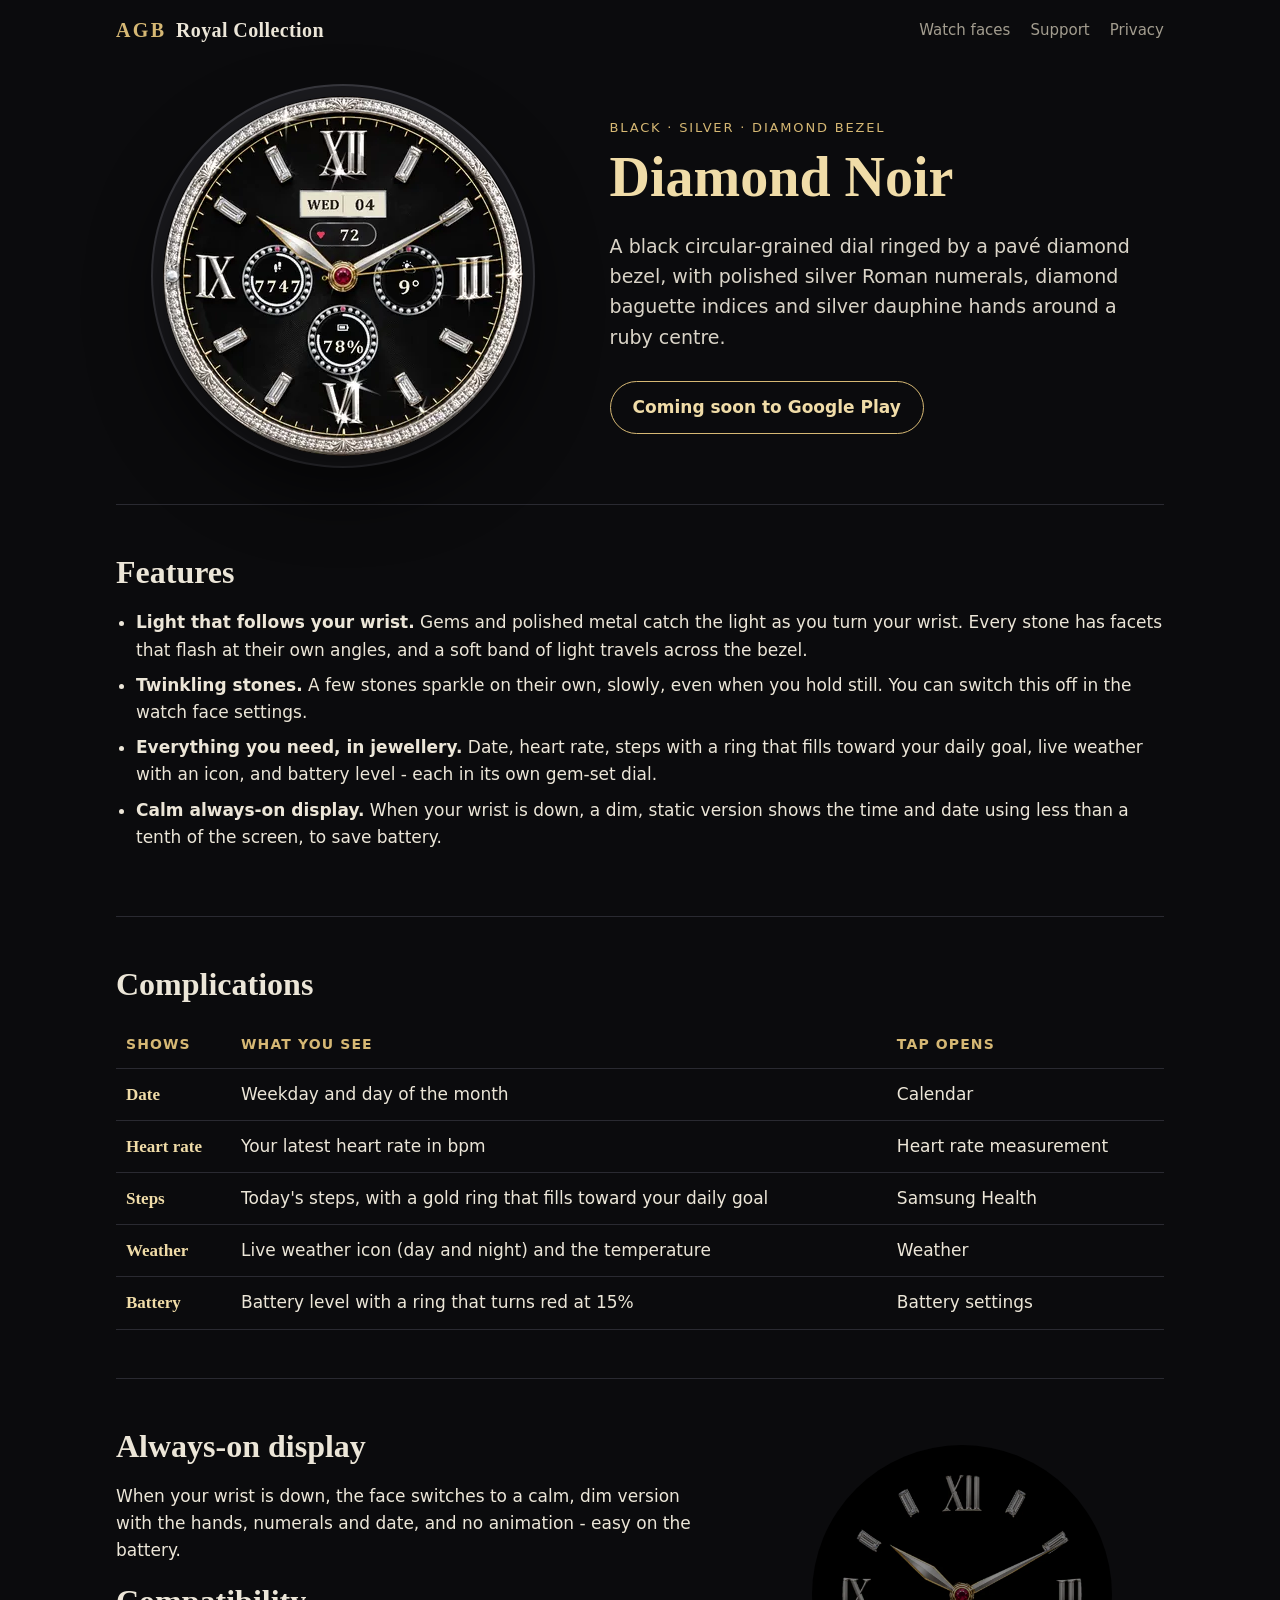
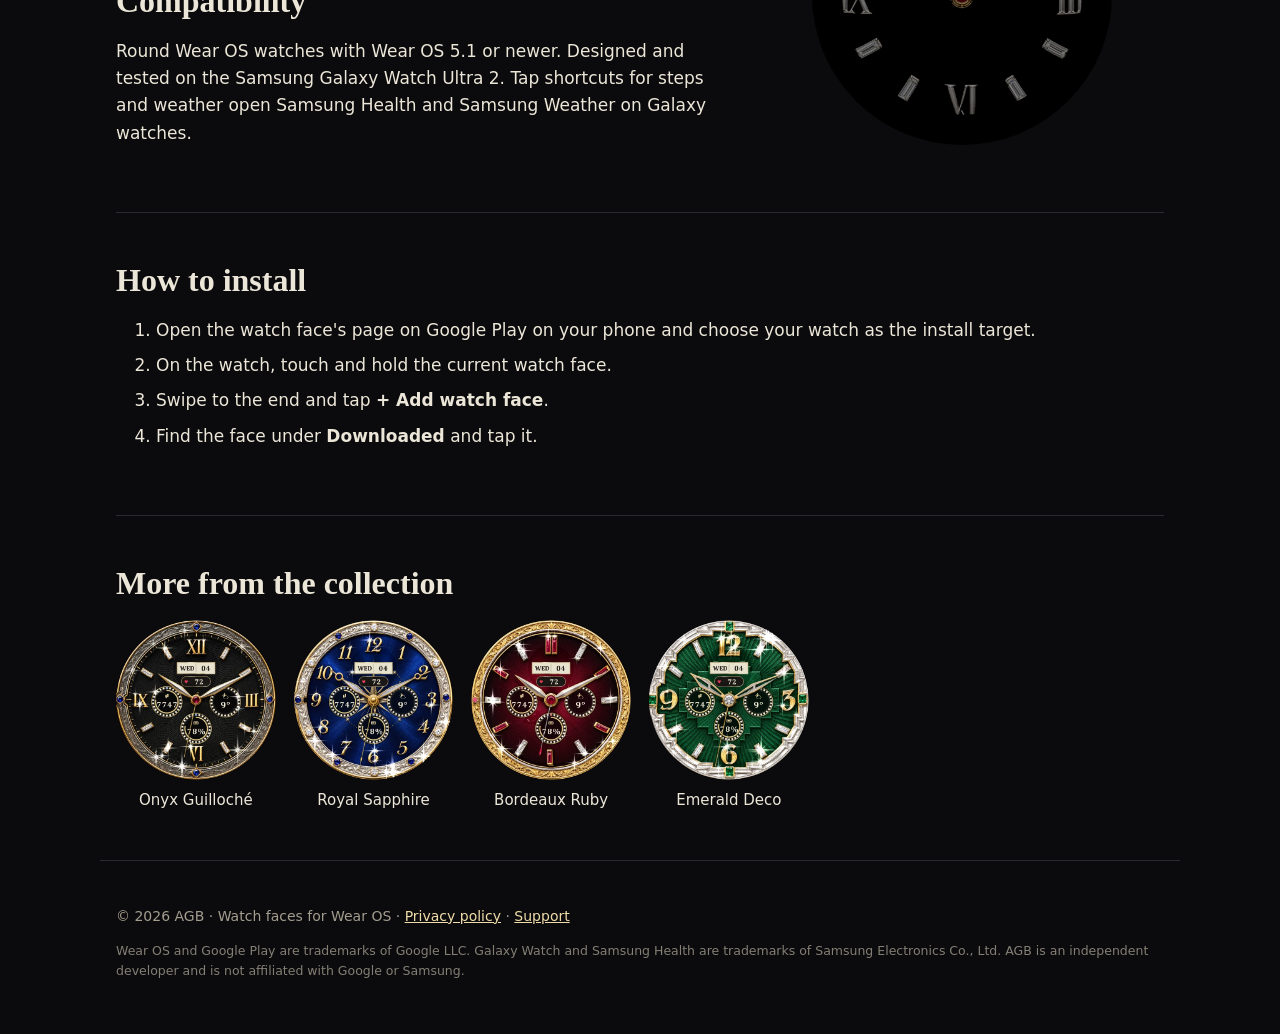
==== faces/diamond.html @ fcba0d8c "AGB Royal Collection website" ====
<!doctype html>
<html lang="en">
<head>
<meta charset="utf-8">
<meta name="viewport" content="width=device-width, initial-scale=1">
<title>Diamond Noir - AGB watch face for Wear OS</title>
<meta name="description" content="A black circular-grained dial ringed by a pavé diamond bezel, with polished silver Roman numerals, diamond baguette indices and silver dauphine hands around a ruby centre.">
<meta property="og:title" content="Diamond Noir - AGB watch face for Wear OS">
<meta property="og:description" content="A black circular-grained dial ringed by a pavé diamond bezel, with polished silver Roman numerals, diamond baguette indices and silver dauphine hands around a ruby centre.">
<link rel="icon" type="image/png" href="../assets/favicon.png">
<link rel="stylesheet" href="../assets/style.css">
</head>
<body>
<header class="top">
  <a class="brand" href="../index.html"><span class="mark">AGB</span> Royal Collection</a>
  <nav><a href="../index.html#collection">Watch faces</a><a href="../support.html">Support</a><a href="../privacy.html">Privacy</a></nav>
</header>
<main>
<section class="face-hero">
  <div class="hero-art"><img src="../assets/diamond-shine.webp" alt="Diamond Noir watch face catching the light" width="360" height="360"></div>
  <div class="hero-text">
    <p class="eyebrow">Black · silver · diamond bezel</p>
    <h1>Diamond Noir</h1>
    <p class="lead">A black circular-grained dial ringed by a pavé diamond bezel, with polished silver Roman numerals, diamond baguette indices and silver dauphine hands around a ruby centre.</p>
    <span class="btn ghost">Coming soon to Google Play</span>
  </div>
</section>
<section>
  <h2>Features</h2>
  <ul class="ticks">
<li><b>Light that follows your wrist.</b> Gems and polished metal catch the light as you turn your wrist. Every stone has facets that flash at their own angles, and a soft band of light travels across the bezel.</li>
<li><b>Twinkling stones.</b> A few stones sparkle on their own, slowly, even when you hold still. You can switch this off in the watch face settings.</li>
<li><b>Everything you need, in jewellery.</b> Date, heart rate, steps with a ring that fills toward your daily goal, live weather with an icon, and battery level - each in its own gem-set dial.</li>
<li><b>Calm always-on display.</b> When your wrist is down, a dim, static version shows the time and date using less than a tenth of the screen, to save battery.</li>
  </ul>
</section>
<section>
  <h2>Complications</h2>
  <div class="table-wrap"><table>
    <thead><tr><th>Shows</th><th>What you see</th><th>Tap opens</th></tr></thead>
    <tbody>
<tr><th>Date</th><td>Weekday and day of the month</td><td>Calendar</td></tr>
<tr><th>Heart rate</th><td>Your latest heart rate in bpm</td><td>Heart rate measurement</td></tr>
<tr><th>Steps</th><td>Today&#x27;s steps, with a gold ring that fills toward your daily goal</td><td>Samsung Health</td></tr>
<tr><th>Weather</th><td>Live weather icon (day and night) and the temperature</td><td>Weather</td></tr>
<tr><th>Battery</th><td>Battery level with a ring that turns red at 15%</td><td>Battery settings</td></tr>
    </tbody>
  </table></div>
</section>
<section class="split">
  <div>
    <h2>Always-on display</h2>
    <p>When your wrist is down, the face switches to a calm, dim version with the hands, numerals and date, and no animation - easy on the battery.</p>
    <h2>Compatibility</h2>
    <p>Round Wear OS watches with Wear OS 5.1 or newer. Designed and tested on the Samsung Galaxy Watch Ultra 2. Tap shortcuts for steps and weather open Samsung Health and Samsung Weather on Galaxy watches.</p>
  </div>
  <img class="aod" src="../assets/diamond-aod.webp" alt="Diamond Noir always-on display" width="512" height="512" loading="lazy">
</section>
<section>
  <h2>How to install</h2>
  <ol class="steps">
<li>Open the watch face's page on Google Play on your phone and choose your watch as the install target.</li>
<li>On the watch, touch and hold the current watch face.</li>
<li>Swipe to the end and tap <b>+ Add watch face</b>.</li>
<li>Find the face under <b>Downloaded</b> and tap it.</li>
  </ol>
</section>
<section>
  <h2>More from the collection</h2>
  <div class="others">
<a href="onyx.html"><img src="../assets/onyx.webp" alt="" width="512" height="512" loading="lazy"><span>Onyx Guilloché</span></a>
<a href="sapphire.html"><img src="../assets/sapphire.webp" alt="" width="512" height="512" loading="lazy"><span>Royal Sapphire</span></a>
<a href="ruby.html"><img src="../assets/ruby.webp" alt="" width="512" height="512" loading="lazy"><span>Bordeaux Ruby</span></a>
<a href="emerald.html"><img src="../assets/emerald.webp" alt="" width="512" height="512" loading="lazy"><span>Emerald Deco</span></a>
  </div>
</section>
</main>
<footer>
  <p>© 2026 AGB · Watch faces for Wear OS · <a href="../privacy.html">Privacy policy</a> · <a href="../support.html">Support</a></p>
  <p class="fine">Wear OS and Google Play are trademarks of Google LLC. Galaxy Watch and Samsung Health are trademarks of Samsung Electronics Co., Ltd. AGB is an independent developer and is not affiliated with Google or Samsung.</p>
</footer>
</body>
</html>
---- assets/style.css ----
:root {
  --bg: #0b0b0d; --bg-2: #131316; --line: #2a2a31; --text: #ece6d8; --muted: #a39d8f;
  --gold: #d6b874; --gold-2: #f0dca8;
  --serif: Georgia, "Times New Roman", serif;
  --sans: system-ui, -apple-system, "Segoe UI", Roboto, sans-serif;
}
* { box-sizing: border-box; }
html { scroll-behavior: smooth; }
body { margin: 0; background: var(--bg); color: var(--text); font: 17px/1.6 var(--sans); }
a { color: var(--gold-2); }
img { max-width: 100%; height: auto; display: block; }
main { max-width: 1080px; margin: 0 auto; padding: 0 16px; }
.top { max-width: 1080px; margin: 0 auto; padding: 18px 16px; display: flex; align-items: center; justify-content: space-between; gap: 16px; flex-wrap: wrap; }
.brand { font: 600 20px/1 var(--serif); color: var(--text); text-decoration: none; letter-spacing: .02em; }
.brand .mark { color: var(--gold); letter-spacing: .12em; margin-right: 4px; }
nav { display: flex; gap: 20px; }
nav a { color: var(--muted); text-decoration: none; font-size: 15px; }
nav a:hover { color: var(--gold-2); }
h1, h2, h3 { font-family: var(--serif); font-weight: 600; line-height: 1.2; }
h1 { font-size: clamp(34px, 6vw, 56px); margin: 6px 0 16px; color: var(--gold-2); }
h2 { font-size: clamp(24px, 3.4vw, 32px); margin: 0 0 18px; }
h3 { font-size: 20px; margin: 12px 0 6px; }
section { padding: 48px 0; border-top: 1px solid var(--line); }
section:first-child { border-top: 0; }
.eyebrow { text-transform: uppercase; letter-spacing: .14em; font-size: 13px; color: var(--gold); margin: 0; }
.lead { font-size: 19px; color: var(--text); opacity: .92; max-width: 34em; }
.btn { display: inline-block; margin-top: 10px; padding: 12px 22px; border-radius: 999px; background: linear-gradient(135deg, #e9cf8c, #b8954c); color: #18130a; font-weight: 600; text-decoration: none; }
.btn.ghost { background: transparent; border: 1px solid var(--gold); color: var(--gold-2); }
.hero, .face-hero { display: grid; grid-template-columns: 1.1fr .9fr; gap: 40px; align-items: center; padding-top: 36px; }
.face-hero { grid-template-columns: .9fr 1.1fr; }
.hero-art img { width: min(360px, 100%); margin: 0 auto; border-radius: 50%; box-shadow: 0 30px 70px rgba(0,0,0,.7), 0 0 0 10px #1c1c20, 0 0 0 12px #3a3a40; }
.grid { display: grid; grid-template-columns: repeat(auto-fill, minmax(190px, 1fr)); gap: 22px; }
.card { background: var(--bg-2); border: 1px solid var(--line); border-radius: 18px; padding: 16px; text-decoration: none; color: var(--text); transition: transform .15s, border-color .15s; }
.card:hover { transform: translateY(-3px); border-color: var(--gold); }
.card img { border-radius: 50%; }
.card p { margin: 0; color: var(--muted); font-size: 14px; }
.feats { display: grid; grid-template-columns: repeat(auto-fit, minmax(230px, 1fr)); gap: 22px; }
.feat { background: var(--bg-2); border: 1px solid var(--line); border-radius: 16px; padding: 18px 20px; }
.feat h3 { color: var(--gold-2); margin-top: 0; }
.feat p { margin: 0; color: var(--muted); }
.ticks { padding-left: 20px; }
.ticks li { margin: 8px 0; }
.table-wrap { overflow-x: auto; }
table { width: 100%; border-collapse: collapse; min-width: 520px; }
th, td { text-align: left; padding: 12px 10px; border-bottom: 1px solid var(--line); vertical-align: top; }
thead th { color: var(--gold); font-weight: 600; font-size: 14px; text-transform: uppercase; letter-spacing: .08em; }
tbody th { color: var(--gold-2); font-family: var(--serif); white-space: nowrap; }
.split { display: grid; grid-template-columns: 1.2fr .8fr; gap: 40px; align-items: center; }
.aod { border-radius: 50%; width: min(300px, 100%); margin: 0 auto; }
.steps li { margin: 8px 0; }
.others { display: grid; grid-template-columns: repeat(auto-fill, minmax(150px, 1fr)); gap: 18px; }
.others a { text-decoration: none; color: var(--text); text-align: center; font-size: 15px; }
.others img { border-radius: 50%; margin-bottom: 8px; }
.doc { max-width: 760px; margin: 0 auto; padding: 36px 0 60px; }
.doc h2 { margin-top: 34px; font-size: 24px; }
.meta { color: var(--muted); margin-top: -8px; }
.callout { border: 1px solid var(--gold); background: #1b170d; border-radius: 12px; padding: 14px 18px; }
details { border: 1px solid var(--line); border-radius: 12px; padding: 12px 16px; margin: 10px 0; background: var(--bg-2); }
summary { cursor: pointer; font-weight: 600; }
details p { margin: 10px 0 2px; color: var(--muted); }
.todo { background: #5a1a1a; color: #ffd0d0; padding: 1px 6px; border-radius: 4px; }
footer { max-width: 1080px; margin: 0 auto; padding: 30px 16px 40px; border-top: 1px solid var(--line); color: var(--muted); font-size: 14px; }
footer .fine { font-size: 12.5px; opacity: .8; }
@media (max-width: 760px) {
  .hero, .face-hero, .split { grid-template-columns: 1fr; gap: 24px; }
  .face-hero .hero-art { order: -1; }
  section { padding: 36px 0; }
  nav { gap: 14px; }
}
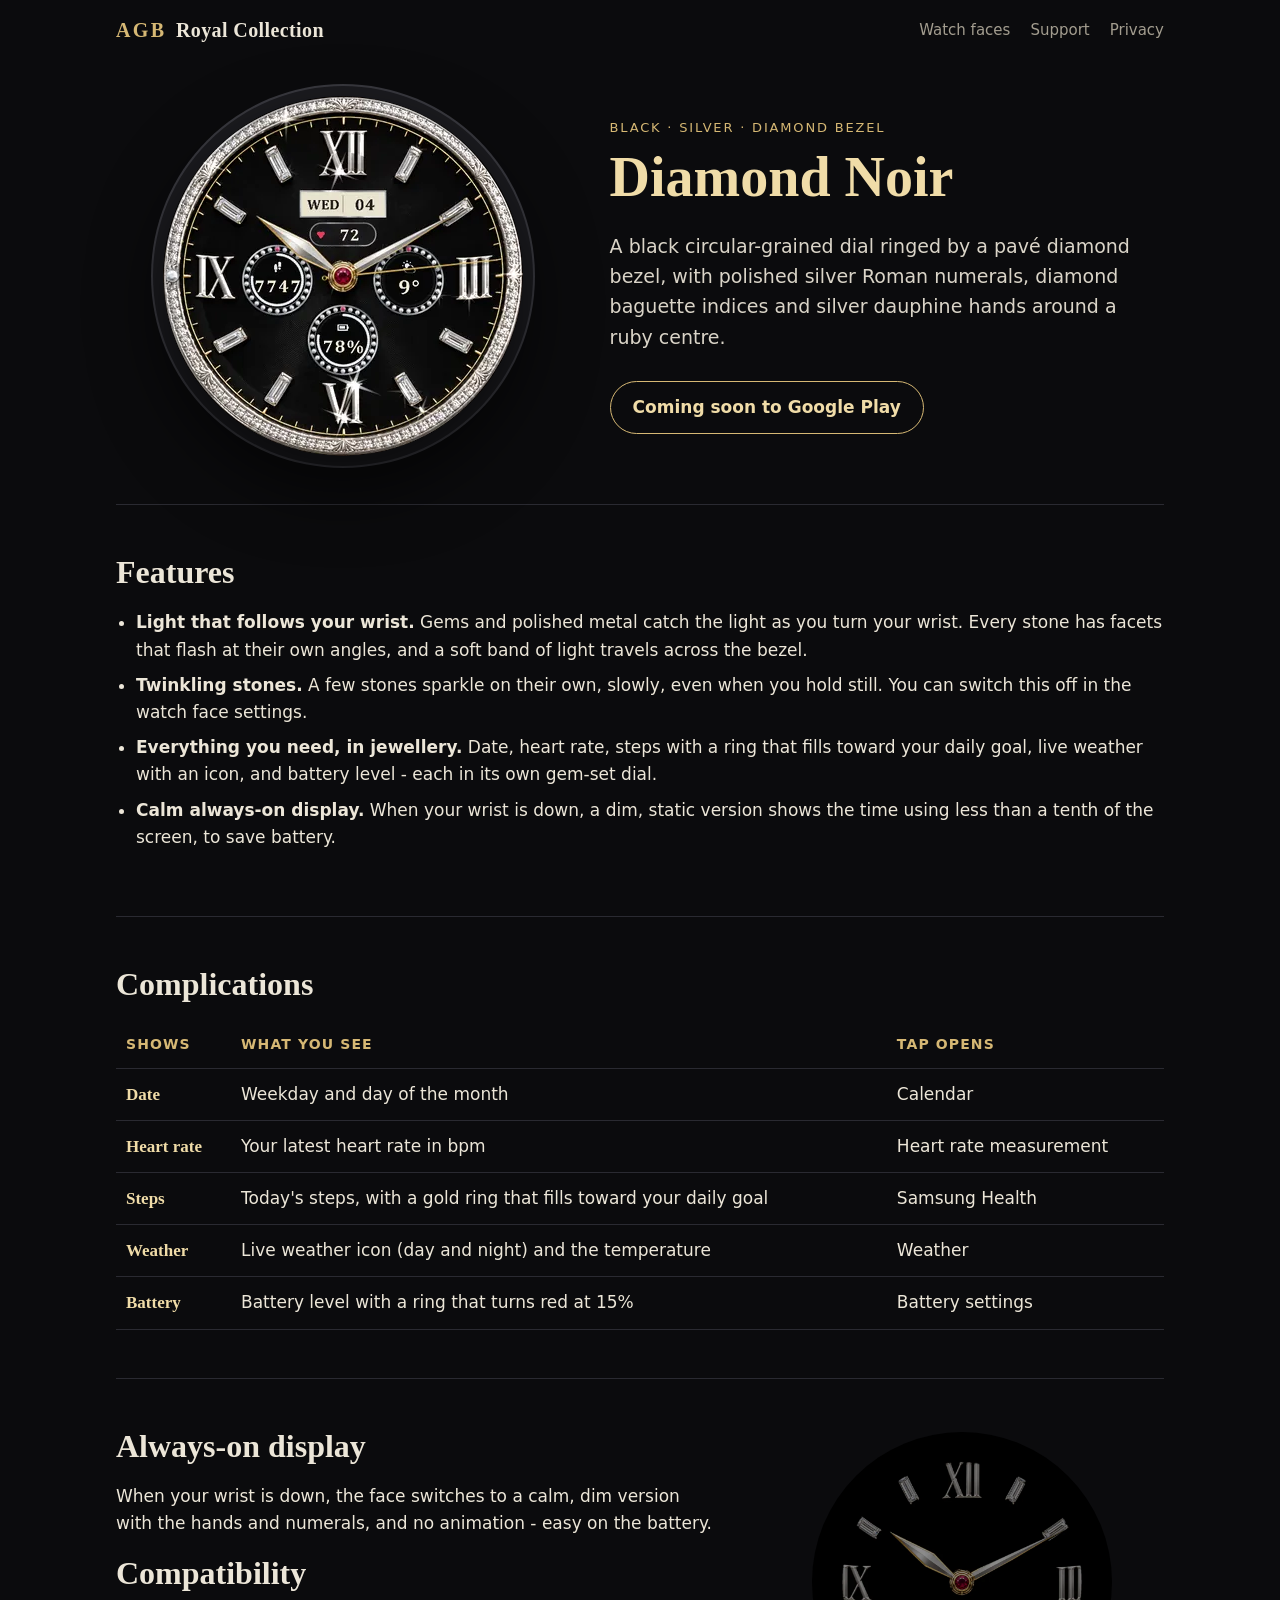
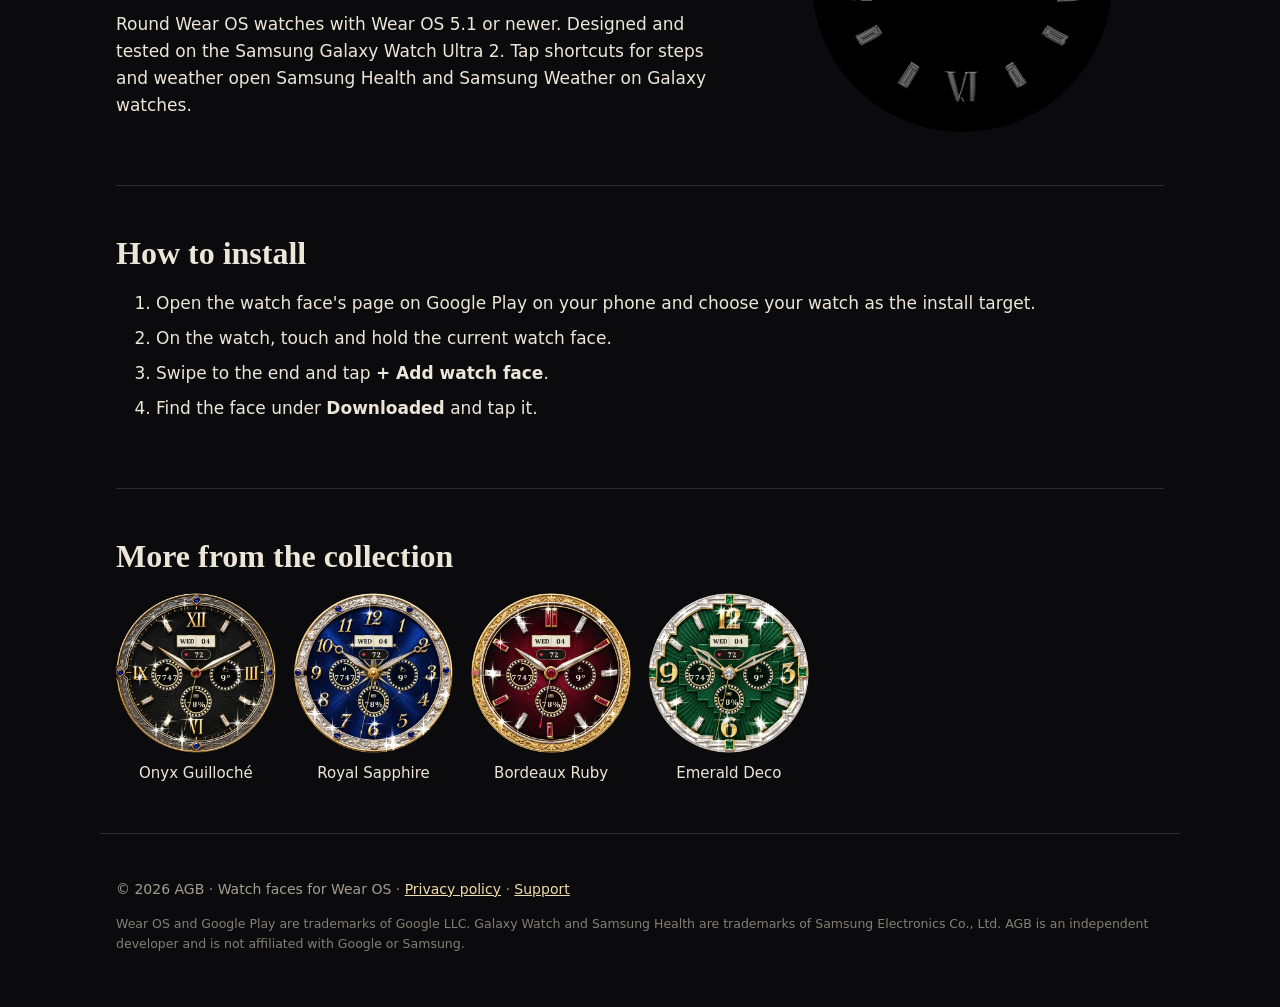
==== commit 44bbebe7: "Correct always-on display description" ====
--- a/faces/diamond.html
+++ b/faces/diamond.html
@@ -31,7 +31,7 @@
 <li><b>Light that follows your wrist.</b> Gems and polished metal catch the light as you turn your wrist. Every stone has facets that flash at their own angles, and a soft band of light travels across the bezel.</li>
 <li><b>Twinkling stones.</b> A few stones sparkle on their own, slowly, even when you hold still. You can switch this off in the watch face settings.</li>
 <li><b>Everything you need, in jewellery.</b> Date, heart rate, steps with a ring that fills toward your daily goal, live weather with an icon, and battery level - each in its own gem-set dial.</li>
-<li><b>Calm always-on display.</b> When your wrist is down, a dim, static version shows the time and date using less than a tenth of the screen, to save battery.</li>
+<li><b>Calm always-on display.</b> When your wrist is down, a dim, static version shows the time using less than a tenth of the screen, to save battery.</li>
   </ul>
 </section>
 <section>
@@ -50,7 +50,7 @@
 <section class="split">
   <div>
     <h2>Always-on display</h2>
-    <p>When your wrist is down, the face switches to a calm, dim version with the hands, numerals and date, and no animation - easy on the battery.</p>
+    <p>When your wrist is down, the face switches to a calm, dim version with the hands and numerals, and no animation - easy on the battery.</p>
     <h2>Compatibility</h2>
     <p>Round Wear OS watches with Wear OS 5.1 or newer. Designed and tested on the Samsung Galaxy Watch Ultra 2. Tap shortcuts for steps and weather open Samsung Health and Samsung Weather on Galaxy watches.</p>
   </div>
